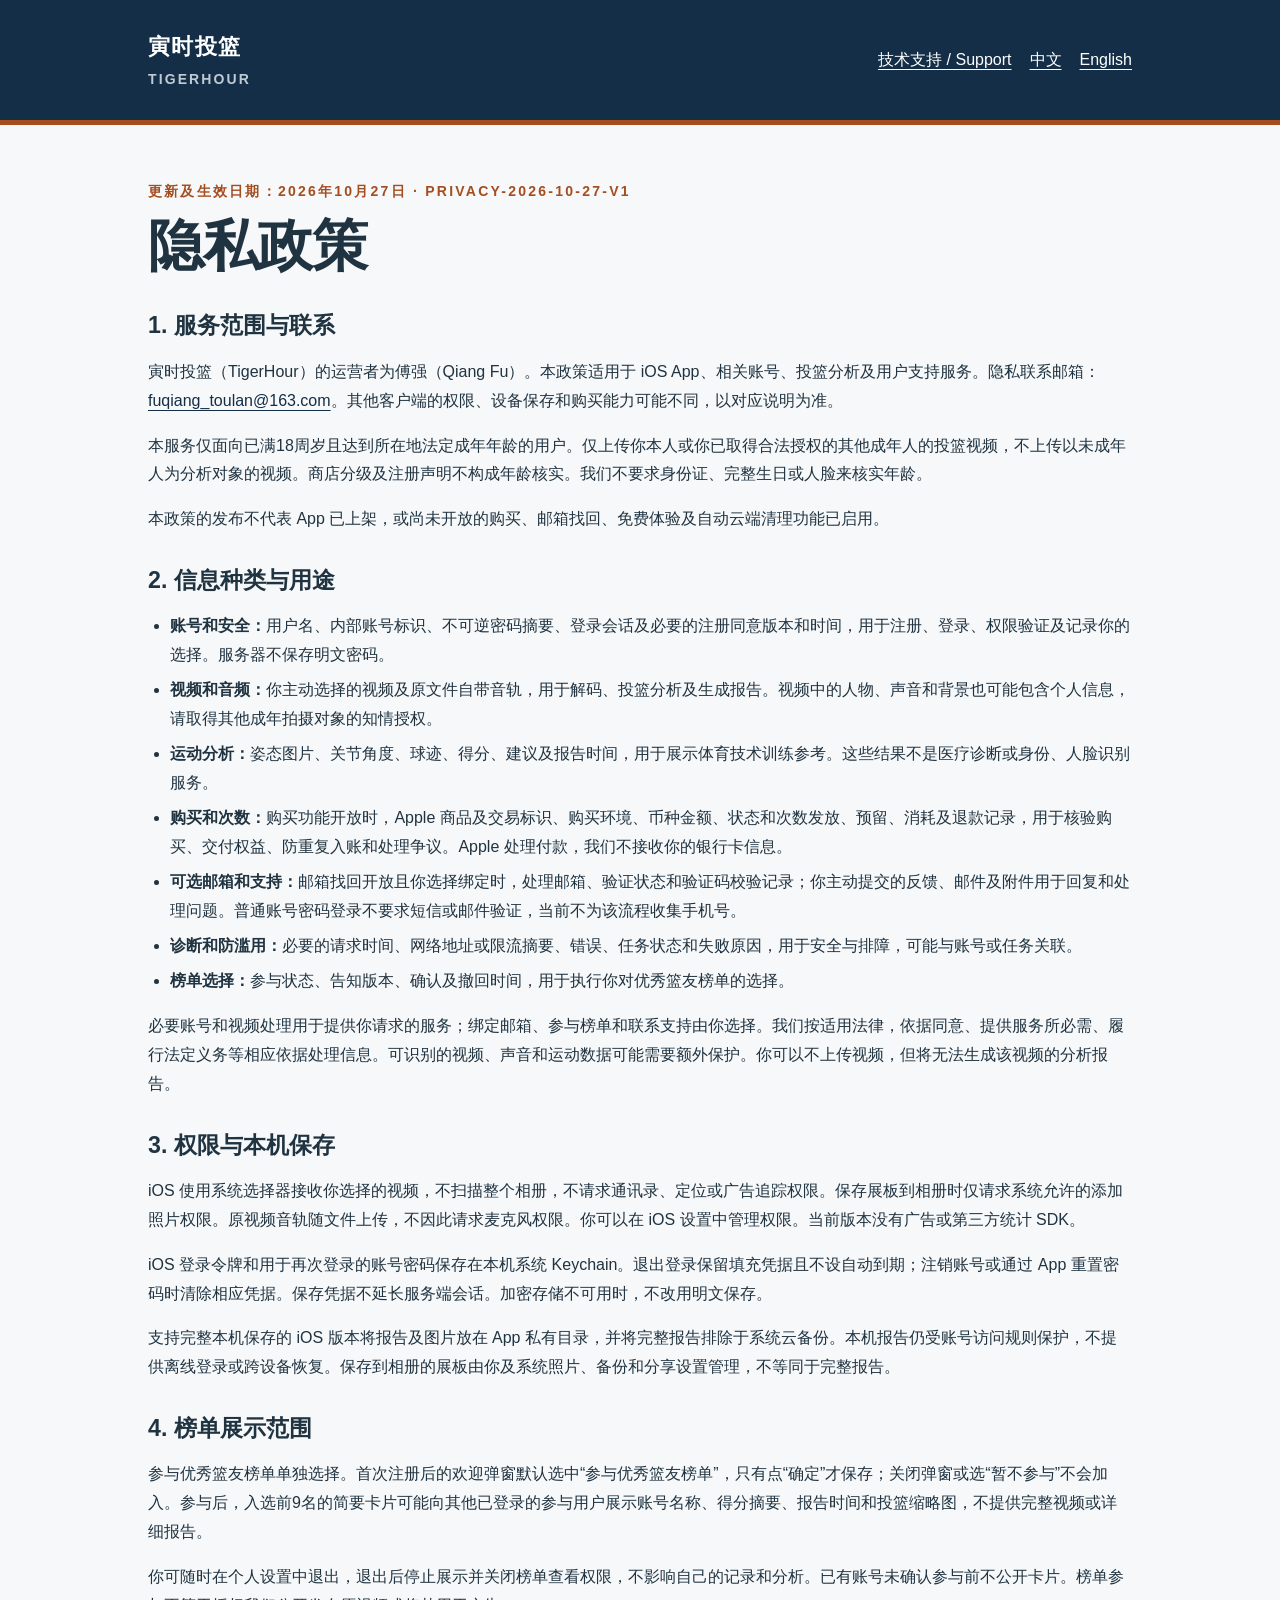
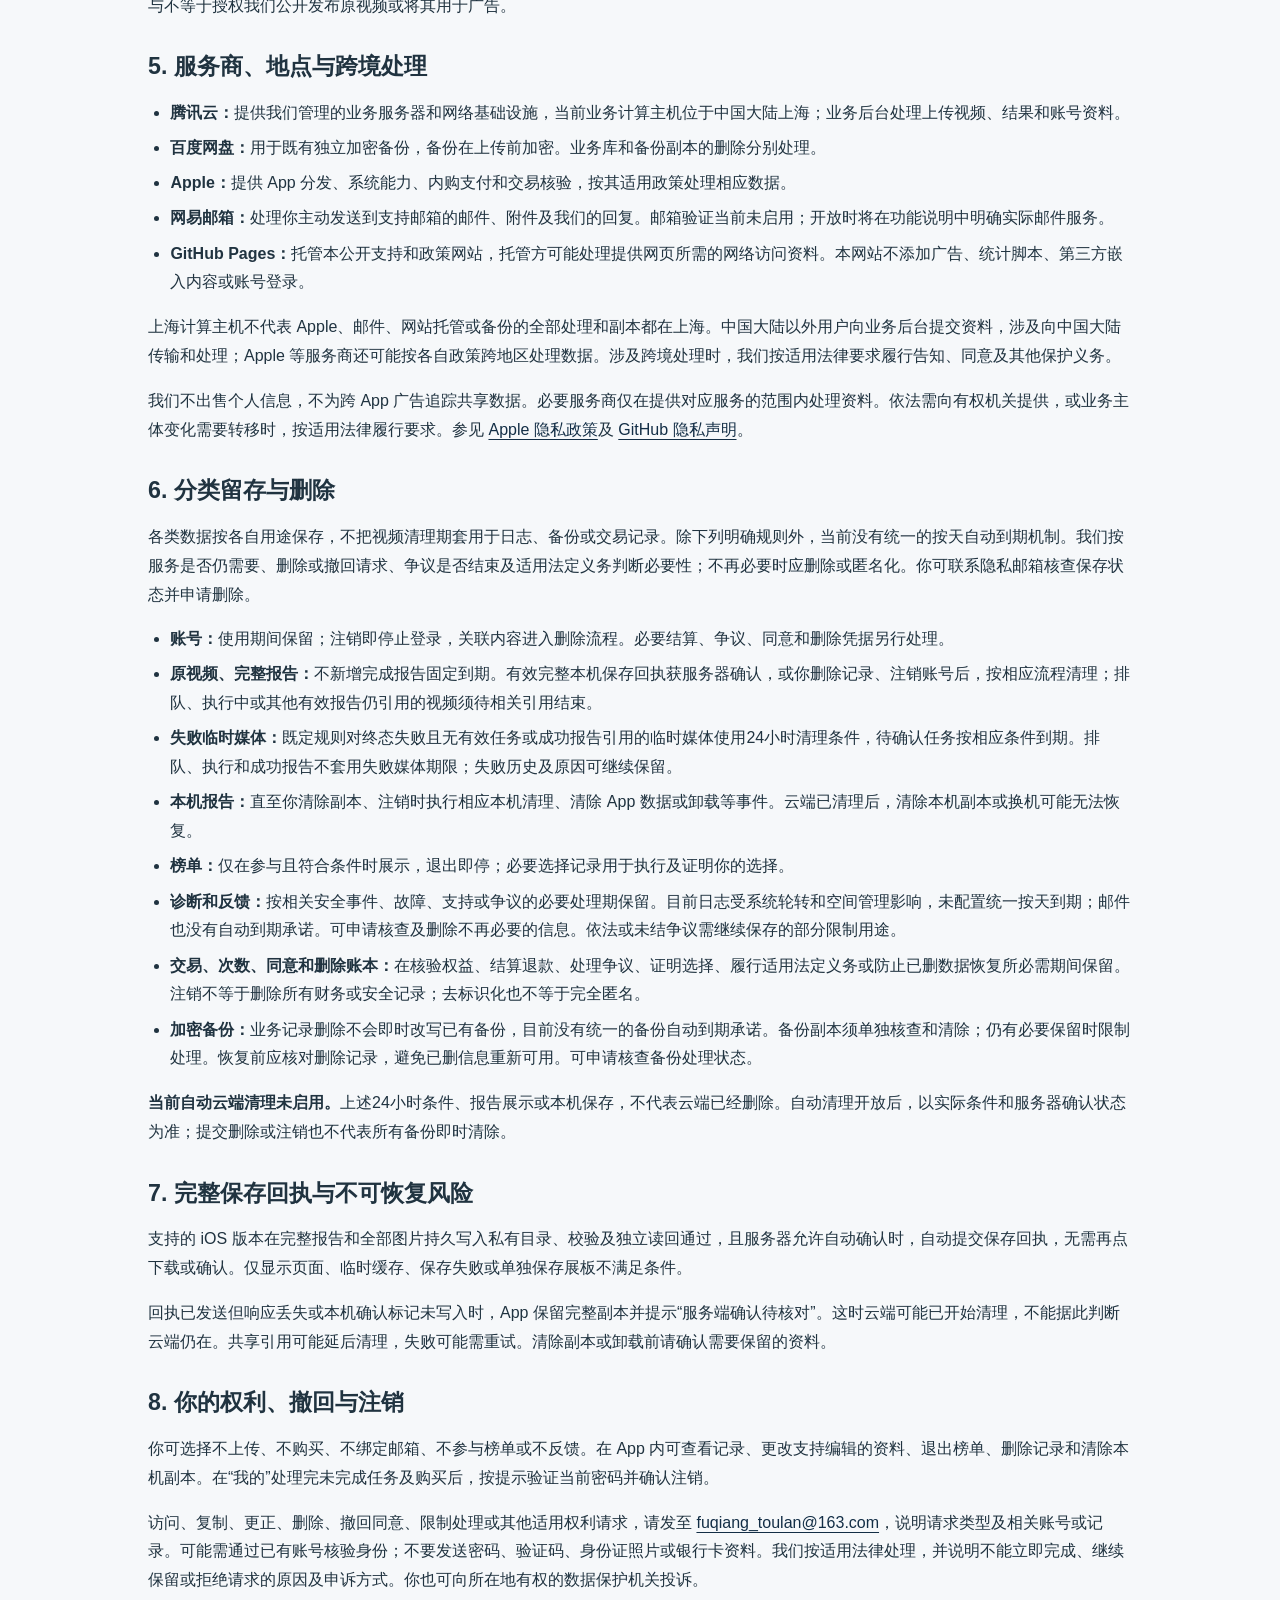
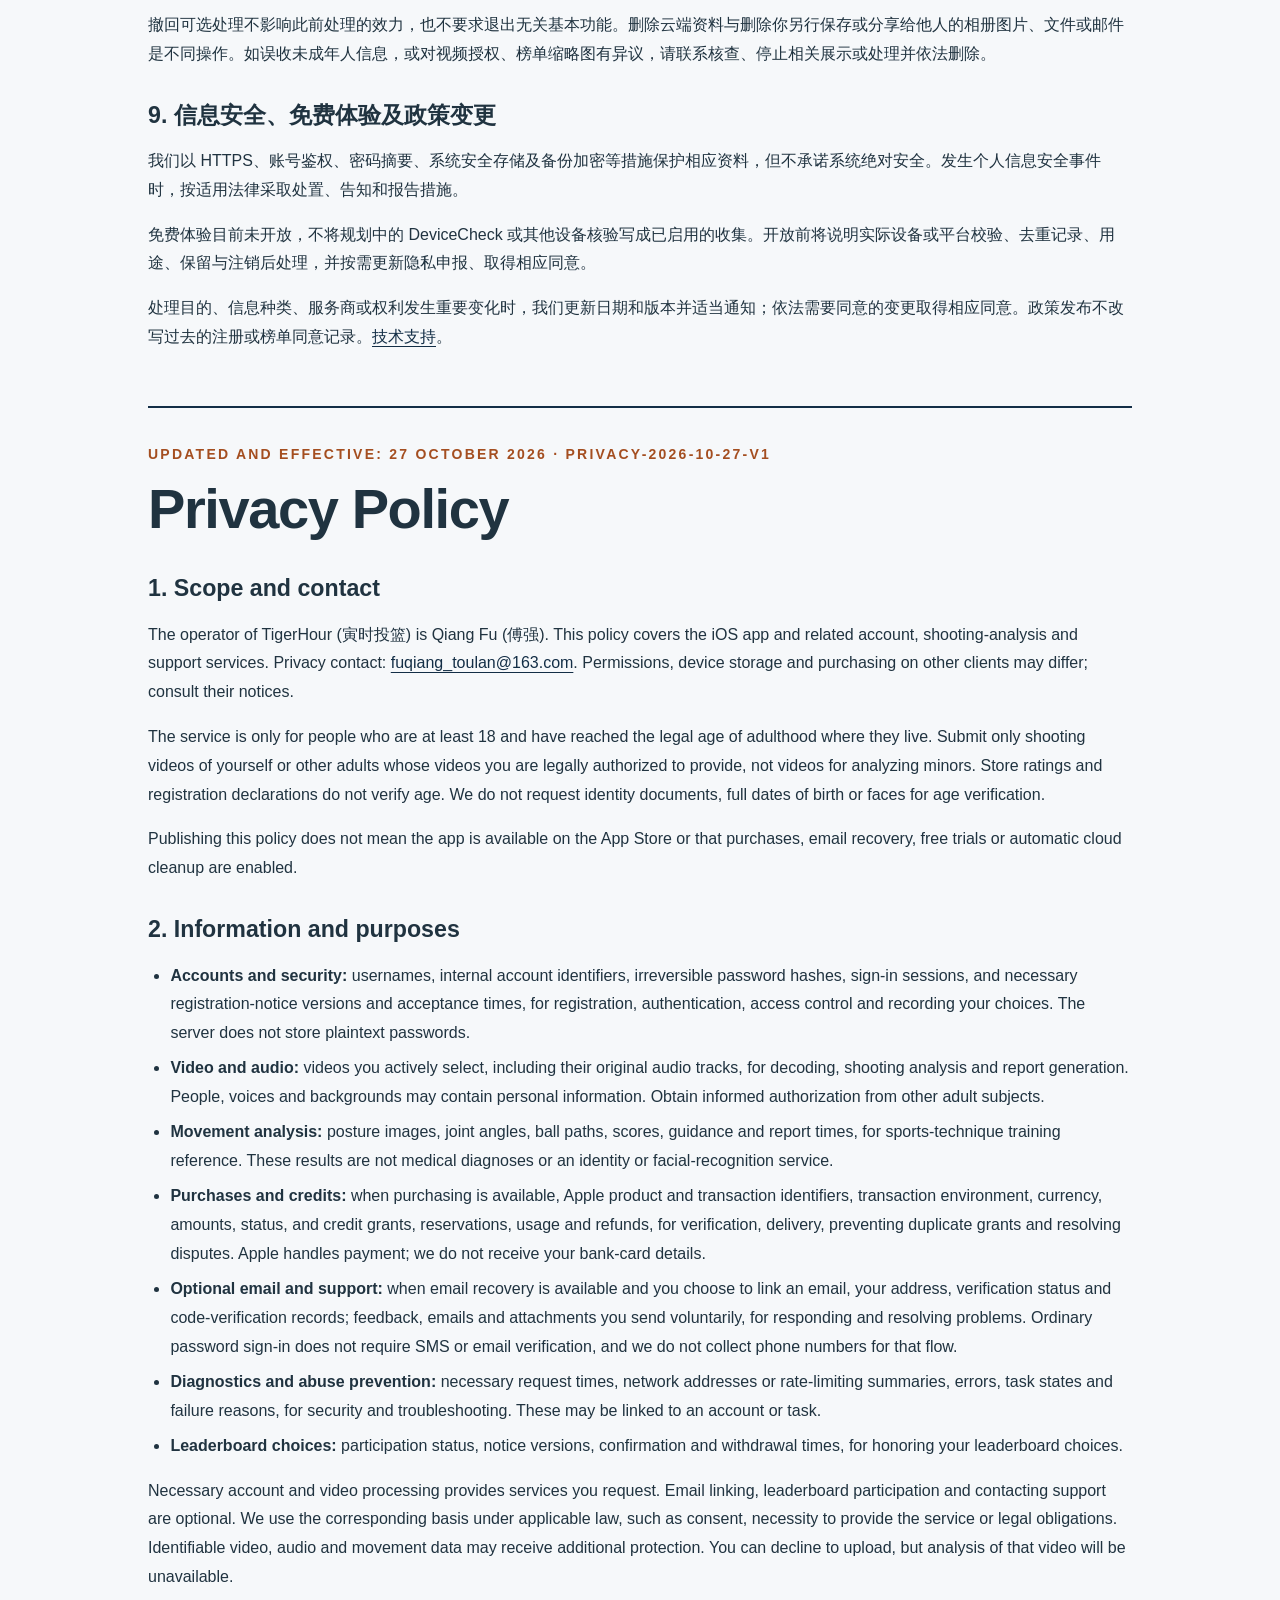
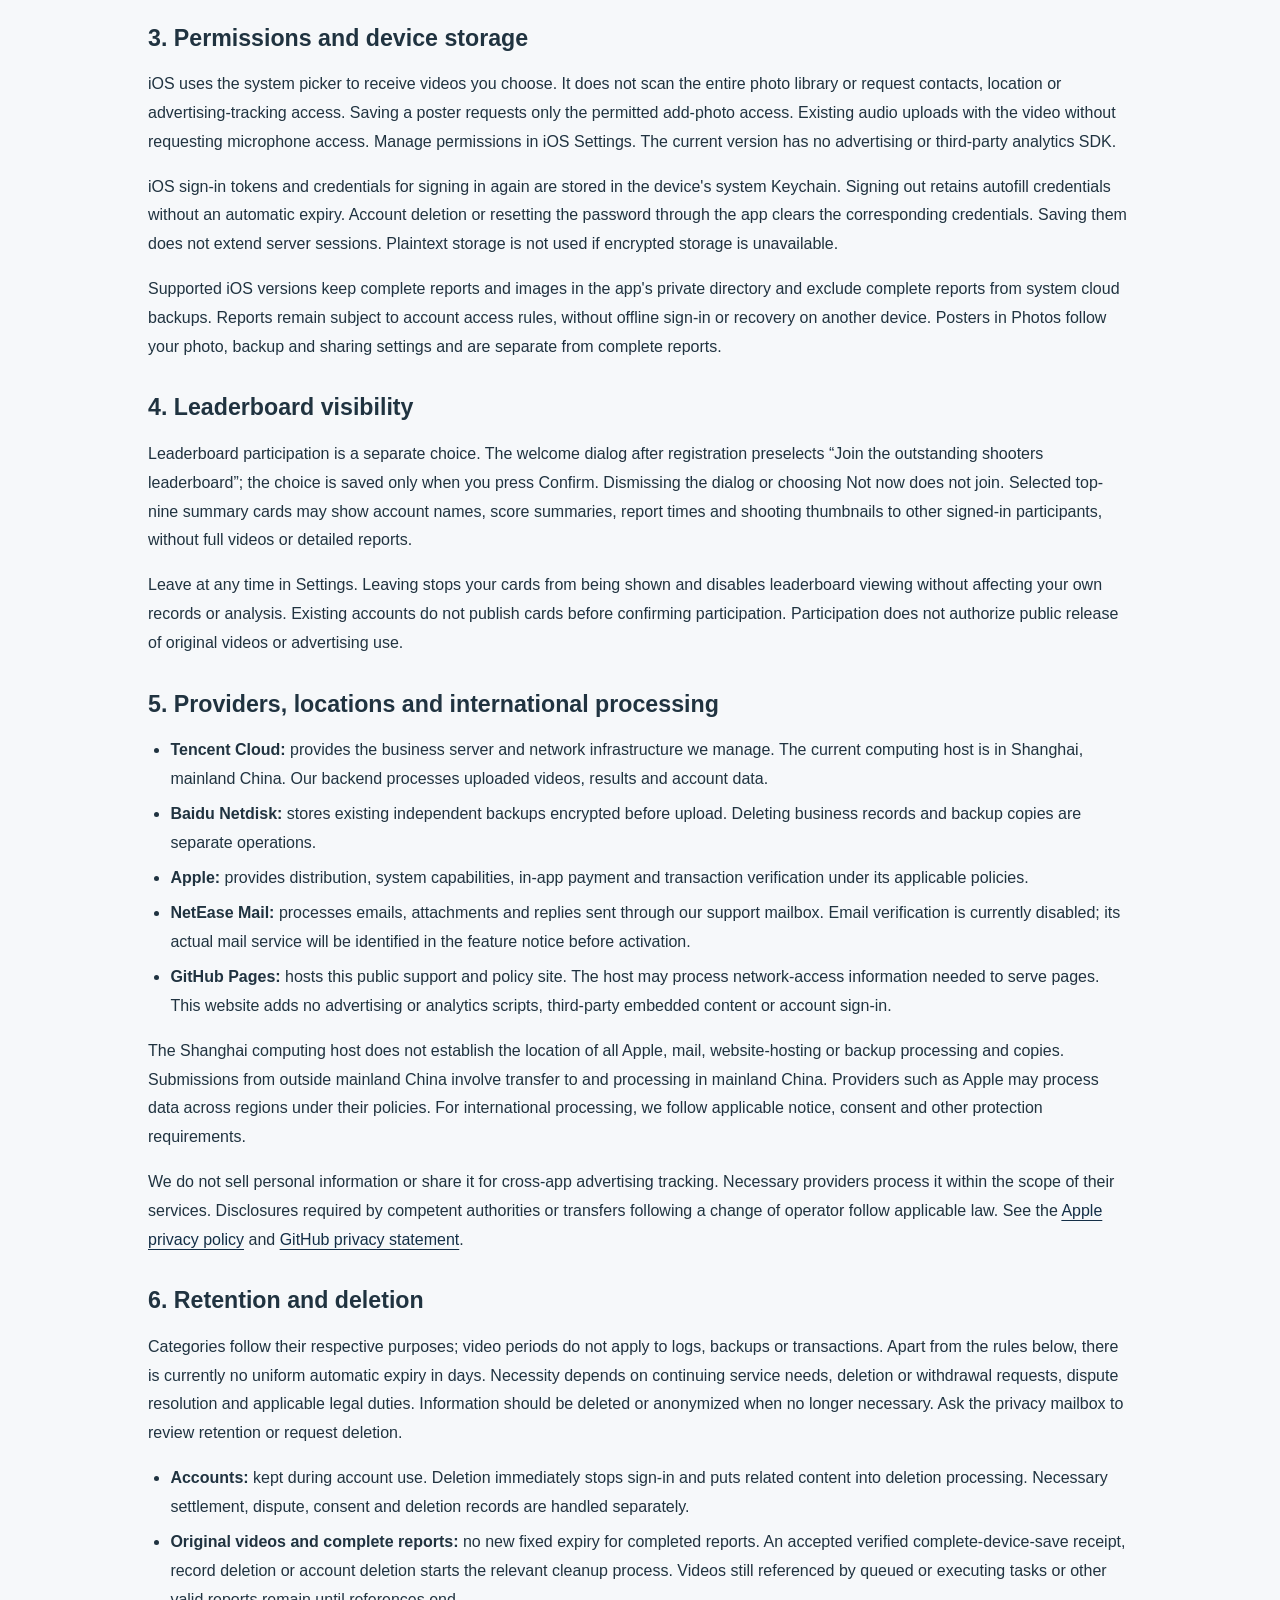
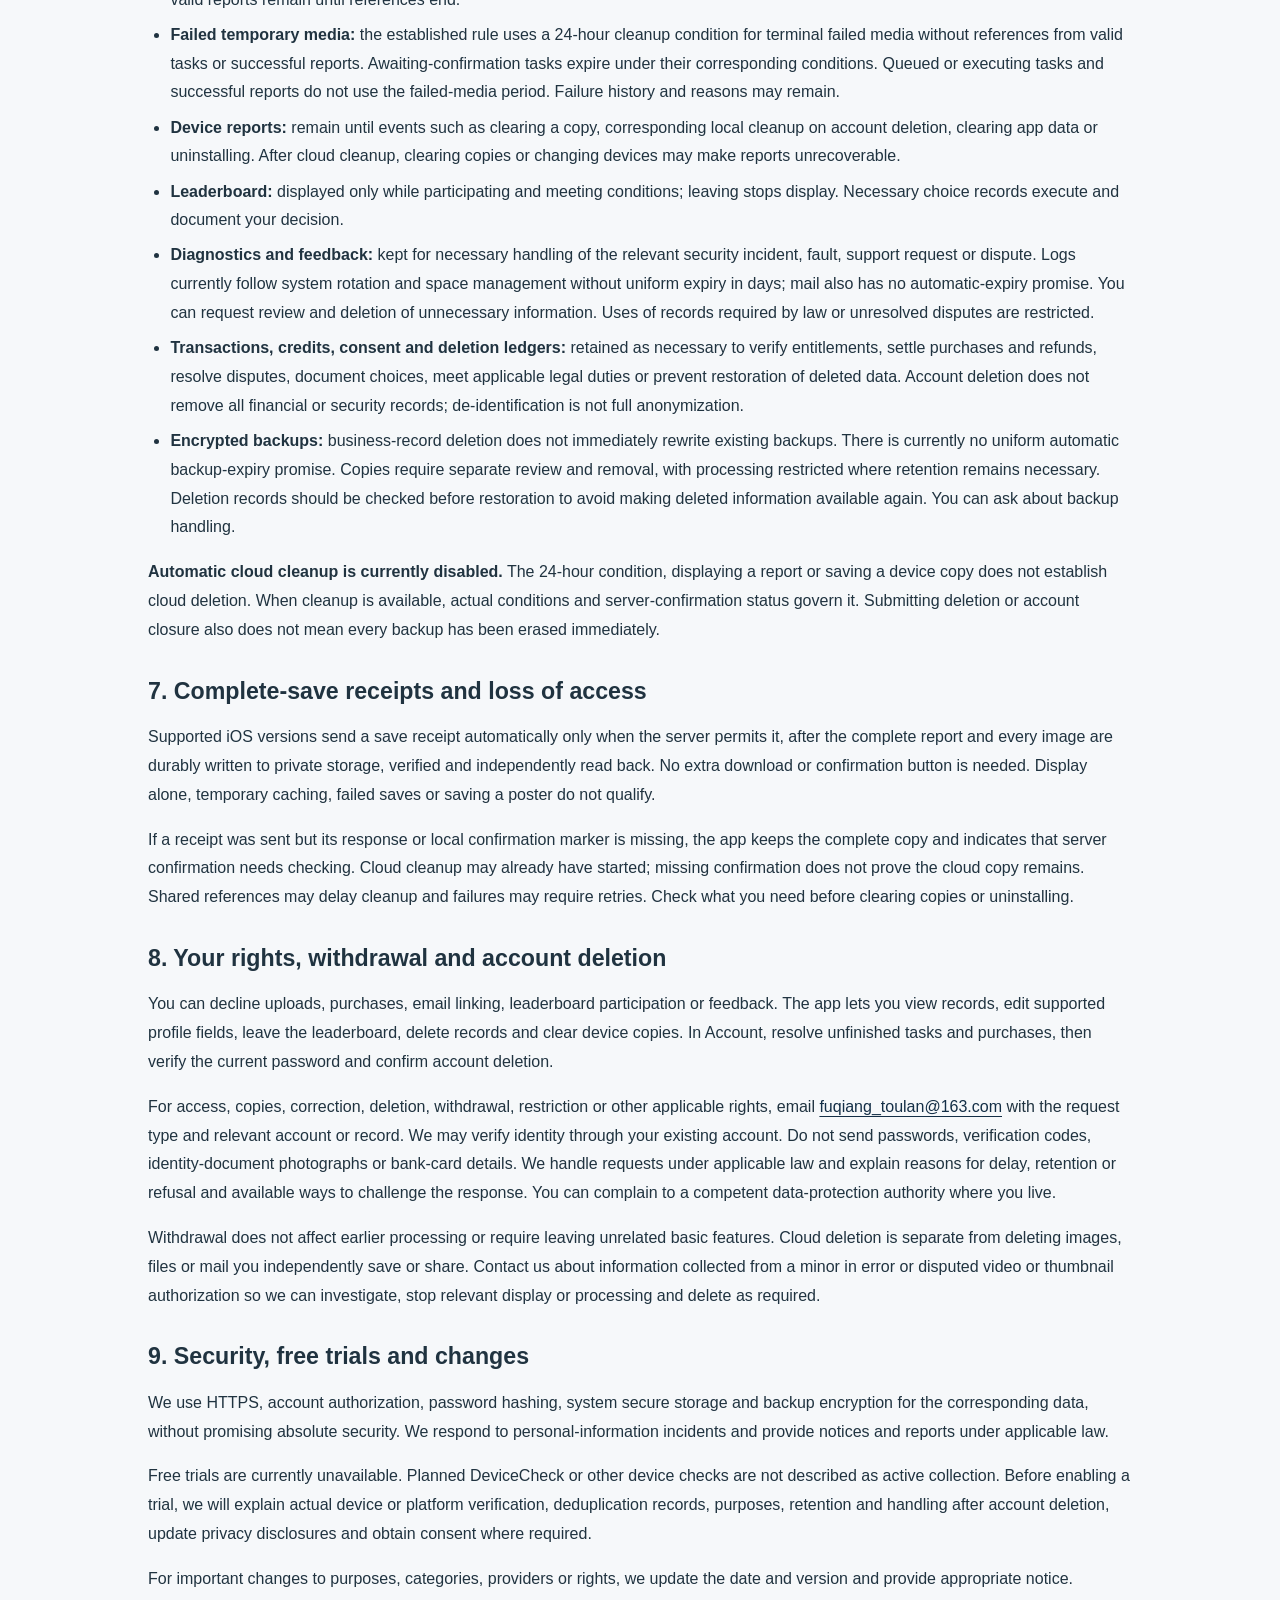
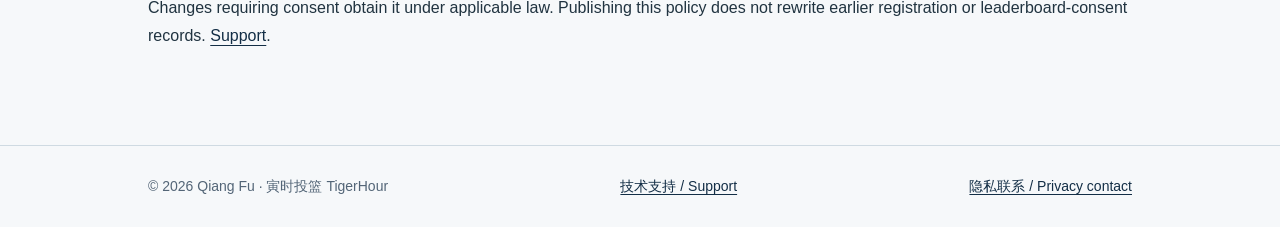
==== privacy.html @ a5eafa80 "docs: publish bilingual TigerHour privacy policy and support link" ====
<!doctype html>
<html lang="zh-CN"><head><meta charset="utf-8"><meta name="viewport" content="width=device-width,initial-scale=1"><meta name="description" content="寅时投篮 TigerHour 中英文隐私政策 / Privacy policy in Chinese and English"><title>寅时投篮 TigerHour · 隐私政策 / Privacy Policy</title><link rel="stylesheet" href="site.css"><link rel="icon" href="favicon.svg" type="image/svg+xml"></head><body>
<header><div class="wrap top"><div class="brand">寅时投篮<span class="wordmark">TIGERHOUR</span></div><nav aria-label="页面导航"><a href="support.html">技术支持 / Support</a><a href="#chinese" lang="zh-CN">中文</a><a href="#english" lang="en">English</a></nav></div></header>
<main class="policy">
<article id="chinese" lang="zh-CN" aria-labelledby="chinese-title"><div class="eyebrow">更新及生效日期：2026年10月27日 · privacy-2026-10-27-v1</div><h1 id="chinese-title">隐私政策</h1>
<section><h2>1. 服务范围与联系</h2>
<p>寅时投篮（TigerHour）的运营者为傅强（Qiang Fu）。本政策适用于 iOS App、相关账号、投篮分析及用户支持服务。隐私联系邮箱：<a href="mailto:fuqiang_toulan@163.com">fuqiang_toulan@163.com</a>。其他客户端的权限、设备保存和购买能力可能不同，以对应说明为准。</p>
<p>本服务仅面向已满18周岁且达到所在地法定成年年龄的用户。仅上传你本人或你已取得合法授权的其他成年人的投篮视频，不上传以未成年人为分析对象的视频。商店分级及注册声明不构成年龄核实。我们不要求身份证、完整生日或人脸来核实年龄。</p>
<p>本政策的发布不代表 App 已上架，或尚未开放的购买、邮箱找回、免费体验及自动云端清理功能已启用。</p>
</section>
<section><h2>2. 信息种类与用途</h2>
<ul><li><strong>账号和安全：</strong>用户名、内部账号标识、不可逆密码摘要、登录会话及必要的注册同意版本和时间，用于注册、登录、权限验证及记录你的选择。服务器不保存明文密码。</li><li><strong>视频和音频：</strong>你主动选择的视频及原文件自带音轨，用于解码、投篮分析及生成报告。视频中的人物、声音和背景也可能包含个人信息，请取得其他成年拍摄对象的知情授权。</li><li><strong>运动分析：</strong>姿态图片、关节角度、球迹、得分、建议及报告时间，用于展示体育技术训练参考。这些结果不是医疗诊断或身份、人脸识别服务。</li><li><strong>购买和次数：</strong>购买功能开放时，Apple 商品及交易标识、购买环境、币种金额、状态和次数发放、预留、消耗及退款记录，用于核验购买、交付权益、防重复入账和处理争议。Apple 处理付款，我们不接收你的银行卡信息。</li><li><strong>可选邮箱和支持：</strong>邮箱找回开放且你选择绑定时，处理邮箱、验证状态和验证码校验记录；你主动提交的反馈、邮件及附件用于回复和处理问题。普通账号密码登录不要求短信或邮件验证，当前不为该流程收集手机号。</li><li><strong>诊断和防滥用：</strong>必要的请求时间、网络地址或限流摘要、错误、任务状态和失败原因，用于安全与排障，可能与账号或任务关联。</li><li><strong>榜单选择：</strong>参与状态、告知版本、确认及撤回时间，用于执行你对优秀篮友榜单的选择。</li></ul>
<p>必要账号和视频处理用于提供你请求的服务；绑定邮箱、参与榜单和联系支持由你选择。我们按适用法律，依据同意、提供服务所必需、履行法定义务等相应依据处理信息。可识别的视频、声音和运动数据可能需要额外保护。你可以不上传视频，但将无法生成该视频的分析报告。</p>
</section>
<section><h2>3. 权限与本机保存</h2>
<p>iOS 使用系统选择器接收你选择的视频，不扫描整个相册，不请求通讯录、定位或广告追踪权限。保存展板到相册时仅请求系统允许的添加照片权限。原视频音轨随文件上传，不因此请求麦克风权限。你可以在 iOS 设置中管理权限。当前版本没有广告或第三方统计 SDK。</p>
<p>iOS 登录令牌和用于再次登录的账号密码保存在本机系统 Keychain。退出登录保留填充凭据且不设自动到期；注销账号或通过 App 重置密码时清除相应凭据。保存凭据不延长服务端会话。加密存储不可用时，不改用明文保存。</p>
<p>支持完整本机保存的 iOS 版本将报告及图片放在 App 私有目录，并将完整报告排除于系统云备份。本机报告仍受账号访问规则保护，不提供离线登录或跨设备恢复。保存到相册的展板由你及系统照片、备份和分享设置管理，不等同于完整报告。</p>
</section>
<section><h2>4. 榜单展示范围</h2>
<p>参与优秀篮友榜单单独选择。首次注册后的欢迎弹窗默认选中“参与优秀篮友榜单”，只有点“确定”才保存；关闭弹窗或选“暂不参与”不会加入。参与后，入选前9名的简要卡片可能向其他已登录的参与用户展示账号名称、得分摘要、报告时间和投篮缩略图，不提供完整视频或详细报告。</p>
<p>你可随时在个人设置中退出，退出后停止展示并关闭榜单查看权限，不影响自己的记录和分析。已有账号未确认参与前不公开卡片。榜单参与不等于授权我们公开发布原视频或将其用于广告。</p>
</section>
<section><h2>5. 服务商、地点与跨境处理</h2>
<ul><li><strong>腾讯云：</strong>提供我们管理的业务服务器和网络基础设施，当前业务计算主机位于中国大陆上海；业务后台处理上传视频、结果和账号资料。</li><li><strong>百度网盘：</strong>用于既有独立加密备份，备份在上传前加密。业务库和备份副本的删除分别处理。</li><li><strong>Apple：</strong>提供 App 分发、系统能力、内购支付和交易核验，按其适用政策处理相应数据。</li><li><strong>网易邮箱：</strong>处理你主动发送到支持邮箱的邮件、附件及我们的回复。邮箱验证当前未启用；开放时将在功能说明中明确实际邮件服务。</li><li><strong>GitHub Pages：</strong>托管本公开支持和政策网站，托管方可能处理提供网页所需的网络访问资料。本网站不添加广告、统计脚本、第三方嵌入内容或账号登录。</li></ul>
<p>上海计算主机不代表 Apple、邮件、网站托管或备份的全部处理和副本都在上海。中国大陆以外用户向业务后台提交资料，涉及向中国大陆传输和处理；Apple 等服务商还可能按各自政策跨地区处理数据。涉及跨境处理时，我们按适用法律要求履行告知、同意及其他保护义务。</p>
<p>我们不出售个人信息，不为跨 App 广告追踪共享数据。必要服务商仅在提供对应服务的范围内处理资料。依法需向有权机关提供，或业务主体变化需要转移时，按适用法律履行要求。参见 <a href="https://www.apple.com/legal/privacy/" rel="noopener noreferrer">Apple 隐私政策</a>及 <a href="https://docs.github.com/en/site-policy/privacy-policies/github-general-privacy-statement" rel="noopener noreferrer">GitHub 隐私声明</a>。</p>
</section>
<section><h2>6. 分类留存与删除</h2>
<p>各类数据按各自用途保存，不把视频清理期套用于日志、备份或交易记录。除下列明确规则外，当前没有统一的按天自动到期机制。我们按服务是否仍需要、删除或撤回请求、争议是否结束及适用法定义务判断必要性；不再必要时应删除或匿名化。你可联系隐私邮箱核查保存状态并申请删除。</p>
<ul><li><strong>账号：</strong>使用期间保留；注销即停止登录，关联内容进入删除流程。必要结算、争议、同意和删除凭据另行处理。</li><li><strong>原视频、完整报告：</strong>不新增完成报告固定到期。有效完整本机保存回执获服务器确认，或你删除记录、注销账号后，按相应流程清理；排队、执行中或其他有效报告仍引用的视频须待相关引用结束。</li><li><strong>失败临时媒体：</strong>既定规则对终态失败且无有效任务或成功报告引用的临时媒体使用24小时清理条件，待确认任务按相应条件到期。排队、执行和成功报告不套用失败媒体期限；失败历史及原因可继续保留。</li><li><strong>本机报告：</strong>直至你清除副本、注销时执行相应本机清理、清除 App 数据或卸载等事件。云端已清理后，清除本机副本或换机可能无法恢复。</li><li><strong>榜单：</strong>仅在参与且符合条件时展示，退出即停；必要选择记录用于执行及证明你的选择。</li><li><strong>诊断和反馈：</strong>按相关安全事件、故障、支持或争议的必要处理期保留。目前日志受系统轮转和空间管理影响，未配置统一按天到期；邮件也没有自动到期承诺。可申请核查及删除不再必要的信息。依法或未结争议需继续保存的部分限制用途。</li><li><strong>交易、次数、同意和删除账本：</strong>在核验权益、结算退款、处理争议、证明选择、履行适用法定义务或防止已删数据恢复所必需期间保留。注销不等于删除所有财务或安全记录；去标识化也不等于完全匿名。</li><li><strong>加密备份：</strong>业务记录删除不会即时改写已有备份，目前没有统一的备份自动到期承诺。备份副本须单独核查和清除；仍有必要保留时限制处理。恢复前应核对删除记录，避免已删信息重新可用。可申请核查备份处理状态。</li></ul>
<p><strong>当前自动云端清理未启用。</strong>上述24小时条件、报告展示或本机保存，不代表云端已经删除。自动清理开放后，以实际条件和服务器确认状态为准；提交删除或注销也不代表所有备份即时清除。</p>
</section>
<section><h2>7. 完整保存回执与不可恢复风险</h2>
<p>支持的 iOS 版本在完整报告和全部图片持久写入私有目录、校验及独立读回通过，且服务器允许自动确认时，自动提交保存回执，无需再点下载或确认。仅显示页面、临时缓存、保存失败或单独保存展板不满足条件。</p>
<p>回执已发送但响应丢失或本机确认标记未写入时，App 保留完整副本并提示“服务端确认待核对”。这时云端可能已开始清理，不能据此判断云端仍在。共享引用可能延后清理，失败可能需重试。清除副本或卸载前请确认需要保留的资料。</p>
</section>
<section><h2>8. 你的权利、撤回与注销</h2>
<p>你可选择不上传、不购买、不绑定邮箱、不参与榜单或不反馈。在 App 内可查看记录、更改支持编辑的资料、退出榜单、删除记录和清除本机副本。在“我的”处理完未完成任务及购买后，按提示验证当前密码并确认注销。</p>
<p>访问、复制、更正、删除、撤回同意、限制处理或其他适用权利请求，请发至 <a href="mailto:fuqiang_toulan@163.com">fuqiang_toulan@163.com</a>，说明请求类型及相关账号或记录。可能需通过已有账号核验身份；不要发送密码、验证码、身份证照片或银行卡资料。我们按适用法律处理，并说明不能立即完成、继续保留或拒绝请求的原因及申诉方式。你也可向所在地有权的数据保护机关投诉。</p>
<p>撤回可选处理不影响此前处理的效力，也不要求退出无关基本功能。删除云端资料与删除你另行保存或分享给他人的相册图片、文件或邮件是不同操作。如误收未成年人信息，或对视频授权、榜单缩略图有异议，请联系核查、停止相关展示或处理并依法删除。</p>
</section>
<section><h2>9. 信息安全、免费体验及政策变更</h2>
<p>我们以 HTTPS、账号鉴权、密码摘要、系统安全存储及备份加密等措施保护相应资料，但不承诺系统绝对安全。发生个人信息安全事件时，按适用法律采取处置、告知和报告措施。</p>
<p>免费体验目前未开放，不将规划中的 DeviceCheck 或其他设备核验写成已启用的收集。开放前将说明实际设备或平台校验、去重记录、用途、保留与注销后处理，并按需更新隐私申报、取得相应同意。</p>
<p>处理目的、信息种类、服务商或权利发生重要变化时，我们更新日期和版本并适当通知；依法需要同意的变更取得相应同意。政策发布不改写过去的注册或榜单同意记录。<a href="support.html">技术支持</a>。</p>
</section>
</article>
<article id="english" lang="en" class="english" aria-labelledby="english-title"><div class="eyebrow">Updated and effective: 27 October 2026 · privacy-2026-10-27-v1</div><h1 id="english-title">Privacy Policy</h1>
<section><h2>1. Scope and contact</h2>
<p>The operator of TigerHour (寅时投篮) is Qiang Fu (傅强). This policy covers the iOS app and related account, shooting-analysis and support services. Privacy contact: <a href="mailto:fuqiang_toulan@163.com">fuqiang_toulan@163.com</a>. Permissions, device storage and purchasing on other clients may differ; consult their notices.</p>
<p>The service is only for people who are at least 18 and have reached the legal age of adulthood where they live. Submit only shooting videos of yourself or other adults whose videos you are legally authorized to provide, not videos for analyzing minors. Store ratings and registration declarations do not verify age. We do not request identity documents, full dates of birth or faces for age verification.</p>
<p>Publishing this policy does not mean the app is available on the App Store or that purchases, email recovery, free trials or automatic cloud cleanup are enabled.</p>
</section>
<section><h2>2. Information and purposes</h2>
<ul><li><strong>Accounts and security:</strong> usernames, internal account identifiers, irreversible password hashes, sign-in sessions, and necessary registration-notice versions and acceptance times, for registration, authentication, access control and recording your choices. The server does not store plaintext passwords.</li><li><strong>Video and audio:</strong> videos you actively select, including their original audio tracks, for decoding, shooting analysis and report generation. People, voices and backgrounds may contain personal information. Obtain informed authorization from other adult subjects.</li><li><strong>Movement analysis:</strong> posture images, joint angles, ball paths, scores, guidance and report times, for sports-technique training reference. These results are not medical diagnoses or an identity or facial-recognition service.</li><li><strong>Purchases and credits:</strong> when purchasing is available, Apple product and transaction identifiers, transaction environment, currency, amounts, status, and credit grants, reservations, usage and refunds, for verification, delivery, preventing duplicate grants and resolving disputes. Apple handles payment; we do not receive your bank-card details.</li><li><strong>Optional email and support:</strong> when email recovery is available and you choose to link an email, your address, verification status and code-verification records; feedback, emails and attachments you send voluntarily, for responding and resolving problems. Ordinary password sign-in does not require SMS or email verification, and we do not collect phone numbers for that flow.</li><li><strong>Diagnostics and abuse prevention:</strong> necessary request times, network addresses or rate-limiting summaries, errors, task states and failure reasons, for security and troubleshooting. These may be linked to an account or task.</li><li><strong>Leaderboard choices:</strong> participation status, notice versions, confirmation and withdrawal times, for honoring your leaderboard choices.</li></ul>
<p>Necessary account and video processing provides services you request. Email linking, leaderboard participation and contacting support are optional. We use the corresponding basis under applicable law, such as consent, necessity to provide the service or legal obligations. Identifiable video, audio and movement data may receive additional protection. You can decline to upload, but analysis of that video will be unavailable.</p>
</section>
<section><h2>3. Permissions and device storage</h2>
<p>iOS uses the system picker to receive videos you choose. It does not scan the entire photo library or request contacts, location or advertising-tracking access. Saving a poster requests only the permitted add-photo access. Existing audio uploads with the video without requesting microphone access. Manage permissions in iOS Settings. The current version has no advertising or third-party analytics SDK.</p>
<p>iOS sign-in tokens and credentials for signing in again are stored in the device's system Keychain. Signing out retains autofill credentials without an automatic expiry. Account deletion or resetting the password through the app clears the corresponding credentials. Saving them does not extend server sessions. Plaintext storage is not used if encrypted storage is unavailable.</p>
<p>Supported iOS versions keep complete reports and images in the app's private directory and exclude complete reports from system cloud backups. Reports remain subject to account access rules, without offline sign-in or recovery on another device. Posters in Photos follow your photo, backup and sharing settings and are separate from complete reports.</p>
</section>
<section><h2>4. Leaderboard visibility</h2>
<p>Leaderboard participation is a separate choice. The welcome dialog after registration preselects “Join the outstanding shooters leaderboard”; the choice is saved only when you press Confirm. Dismissing the dialog or choosing Not now does not join. Selected top-nine summary cards may show account names, score summaries, report times and shooting thumbnails to other signed-in participants, without full videos or detailed reports.</p>
<p>Leave at any time in Settings. Leaving stops your cards from being shown and disables leaderboard viewing without affecting your own records or analysis. Existing accounts do not publish cards before confirming participation. Participation does not authorize public release of original videos or advertising use.</p>
</section>
<section><h2>5. Providers, locations and international processing</h2>
<ul><li><strong>Tencent Cloud:</strong> provides the business server and network infrastructure we manage. The current computing host is in Shanghai, mainland China. Our backend processes uploaded videos, results and account data.</li><li><strong>Baidu Netdisk:</strong> stores existing independent backups encrypted before upload. Deleting business records and backup copies are separate operations.</li><li><strong>Apple:</strong> provides distribution, system capabilities, in-app payment and transaction verification under its applicable policies.</li><li><strong>NetEase Mail:</strong> processes emails, attachments and replies sent through our support mailbox. Email verification is currently disabled; its actual mail service will be identified in the feature notice before activation.</li><li><strong>GitHub Pages:</strong> hosts this public support and policy site. The host may process network-access information needed to serve pages. This website adds no advertising or analytics scripts, third-party embedded content or account sign-in.</li></ul>
<p>The Shanghai computing host does not establish the location of all Apple, mail, website-hosting or backup processing and copies. Submissions from outside mainland China involve transfer to and processing in mainland China. Providers such as Apple may process data across regions under their policies. For international processing, we follow applicable notice, consent and other protection requirements.</p>
<p>We do not sell personal information or share it for cross-app advertising tracking. Necessary providers process it within the scope of their services. Disclosures required by competent authorities or transfers following a change of operator follow applicable law. See the <a href="https://www.apple.com/legal/privacy/" rel="noopener noreferrer">Apple privacy policy</a> and <a href="https://docs.github.com/en/site-policy/privacy-policies/github-general-privacy-statement" rel="noopener noreferrer">GitHub privacy statement</a>.</p>
</section>
<section><h2>6. Retention and deletion</h2>
<p>Categories follow their respective purposes; video periods do not apply to logs, backups or transactions. Apart from the rules below, there is currently no uniform automatic expiry in days. Necessity depends on continuing service needs, deletion or withdrawal requests, dispute resolution and applicable legal duties. Information should be deleted or anonymized when no longer necessary. Ask the privacy mailbox to review retention or request deletion.</p>
<ul><li><strong>Accounts:</strong> kept during account use. Deletion immediately stops sign-in and puts related content into deletion processing. Necessary settlement, dispute, consent and deletion records are handled separately.</li><li><strong>Original videos and complete reports:</strong> no new fixed expiry for completed reports. An accepted verified complete-device-save receipt, record deletion or account deletion starts the relevant cleanup process. Videos still referenced by queued or executing tasks or other valid reports remain until references end.</li><li><strong>Failed temporary media:</strong> the established rule uses a 24-hour cleanup condition for terminal failed media without references from valid tasks or successful reports. Awaiting-confirmation tasks expire under their corresponding conditions. Queued or executing tasks and successful reports do not use the failed-media period. Failure history and reasons may remain.</li><li><strong>Device reports:</strong> remain until events such as clearing a copy, corresponding local cleanup on account deletion, clearing app data or uninstalling. After cloud cleanup, clearing copies or changing devices may make reports unrecoverable.</li><li><strong>Leaderboard:</strong> displayed only while participating and meeting conditions; leaving stops display. Necessary choice records execute and document your decision.</li><li><strong>Diagnostics and feedback:</strong> kept for necessary handling of the relevant security incident, fault, support request or dispute. Logs currently follow system rotation and space management without uniform expiry in days; mail also has no automatic-expiry promise. You can request review and deletion of unnecessary information. Uses of records required by law or unresolved disputes are restricted.</li><li><strong>Transactions, credits, consent and deletion ledgers:</strong> retained as necessary to verify entitlements, settle purchases and refunds, resolve disputes, document choices, meet applicable legal duties or prevent restoration of deleted data. Account deletion does not remove all financial or security records; de-identification is not full anonymization.</li><li><strong>Encrypted backups:</strong> business-record deletion does not immediately rewrite existing backups. There is currently no uniform automatic backup-expiry promise. Copies require separate review and removal, with processing restricted where retention remains necessary. Deletion records should be checked before restoration to avoid making deleted information available again. You can ask about backup handling.</li></ul>
<p><strong>Automatic cloud cleanup is currently disabled.</strong> The 24-hour condition, displaying a report or saving a device copy does not establish cloud deletion. When cleanup is available, actual conditions and server-confirmation status govern it. Submitting deletion or account closure also does not mean every backup has been erased immediately.</p>
</section>
<section><h2>7. Complete-save receipts and loss of access</h2>
<p>Supported iOS versions send a save receipt automatically only when the server permits it, after the complete report and every image are durably written to private storage, verified and independently read back. No extra download or confirmation button is needed. Display alone, temporary caching, failed saves or saving a poster do not qualify.</p>
<p>If a receipt was sent but its response or local confirmation marker is missing, the app keeps the complete copy and indicates that server confirmation needs checking. Cloud cleanup may already have started; missing confirmation does not prove the cloud copy remains. Shared references may delay cleanup and failures may require retries. Check what you need before clearing copies or uninstalling.</p>
</section>
<section><h2>8. Your rights, withdrawal and account deletion</h2>
<p>You can decline uploads, purchases, email linking, leaderboard participation or feedback. The app lets you view records, edit supported profile fields, leave the leaderboard, delete records and clear device copies. In Account, resolve unfinished tasks and purchases, then verify the current password and confirm account deletion.</p>
<p>For access, copies, correction, deletion, withdrawal, restriction or other applicable rights, email <a href="mailto:fuqiang_toulan@163.com">fuqiang_toulan@163.com</a> with the request type and relevant account or record. We may verify identity through your existing account. Do not send passwords, verification codes, identity-document photographs or bank-card details. We handle requests under applicable law and explain reasons for delay, retention or refusal and available ways to challenge the response. You can complain to a competent data-protection authority where you live.</p>
<p>Withdrawal does not affect earlier processing or require leaving unrelated basic features. Cloud deletion is separate from deleting images, files or mail you independently save or share. Contact us about information collected from a minor in error or disputed video or thumbnail authorization so we can investigate, stop relevant display or processing and delete as required.</p>
</section>
<section><h2>9. Security, free trials and changes</h2>
<p>We use HTTPS, account authorization, password hashing, system secure storage and backup encryption for the corresponding data, without promising absolute security. We respond to personal-information incidents and provide notices and reports under applicable law.</p>
<p>Free trials are currently unavailable. Planned DeviceCheck or other device checks are not described as active collection. Before enabling a trial, we will explain actual device or platform verification, deduplication records, purposes, retention and handling after account deletion, update privacy disclosures and obtain consent where required.</p>
<p>For important changes to purposes, categories, providers or rights, we update the date and version and provide appropriate notice. Changes requiring consent obtain it under applicable law. Publishing this policy does not rewrite earlier registration or leaderboard-consent records. <a href="support.html#english">Support</a>.</p>
</section>
</article>
</main><footer><div class="wrap"><span>© 2026 Qiang Fu · 寅时投篮 TigerHour</span><a href="support.html">技术支持 / Support</a><a href="mailto:fuqiang_toulan@163.com">隐私联系 / Privacy contact</a></div></footer></body></html>
---- site.css ----
:root{color-scheme:light;--ink:#203340;--muted:#536577;--navy:#132e46;--line:#cfdae2;--paper:#f6f8fa;--accent:#a44e20}
*{box-sizing:border-box}html{scroll-behavior:smooth}body{margin:0;background:var(--paper);color:var(--ink);font-family:"Avenir Next","PingFang SC","Microsoft YaHei",sans-serif;font-size:1rem;line-height:1.8}a{color:var(--navy);text-underline-offset:.23em;overflow-wrap:anywhere}a:hover{color:var(--accent)}a:focus-visible,summary:focus-visible{outline:3px solid var(--accent);outline-offset:5px}header{background:var(--navy);color:#fff;border-bottom:5px solid var(--accent)}.wrap{max-width:1040px;margin:auto;padding:28px}.top{display:flex;justify-content:space-between;gap:24px;align-items:center}.brand{font-weight:700;font-size:1.35rem;letter-spacing:.06em}.wordmark{display:block;font-size:.875rem;letter-spacing:.15em;color:#becbd5}.top nav{display:flex;gap:18px;flex-wrap:wrap}.top a{color:#fff}main{max-width:1040px;margin:auto;padding:54px 28px 64px}.lead{max-width:740px;margin-bottom:38px}h1{font-size:clamp(2rem,6vw,3.5rem);line-height:1.2;letter-spacing:-.025em;margin:8px 0 20px}h2{font-size:1.45rem;line-height:1.4;margin:0 0 16px}.eyebrow{font-size:.875rem;text-transform:uppercase;letter-spacing:.16em;color:var(--accent);font-weight:700}.muted{color:var(--muted)}.contact{background:#fff;border:1px solid var(--line);border-left:5px solid var(--accent);padding:25px 28px;margin-bottom:38px}.contact p{margin:8px 0}.email{font-size:clamp(1.15rem,3.5vw,1.75rem);font-weight:650}.questions{border-top:1px solid var(--line)}details{border-bottom:1px solid var(--line);padding:18px 0}summary{cursor:pointer;font-weight:650;font-size:1.075rem;padding:6px 0}details p{max-width:800px;margin:12px 0 8px}.english{margin-top:54px;padding-top:34px;border-top:2px solid var(--navy)}.policy section{margin:30px 0}.notice{padding:18px 22px;background:#fff;border-left:4px solid var(--accent)}footer{border-top:1px solid var(--line);color:var(--muted);font-size:.875rem}footer .wrap{display:flex;justify-content:space-between;gap:20px;flex-wrap:wrap}ul,ol{padding-left:1.4em}li{margin:.4em 0}@media(max-width:600px){.wrap{padding:22px}.top{align-items:flex-start;flex-direction:column;gap:12px}main{padding:32px 22px 45px}.contact{padding:20px}.lead{margin-bottom:25px}}@media(prefers-reduced-motion:reduce){html{scroll-behavior:auto}}
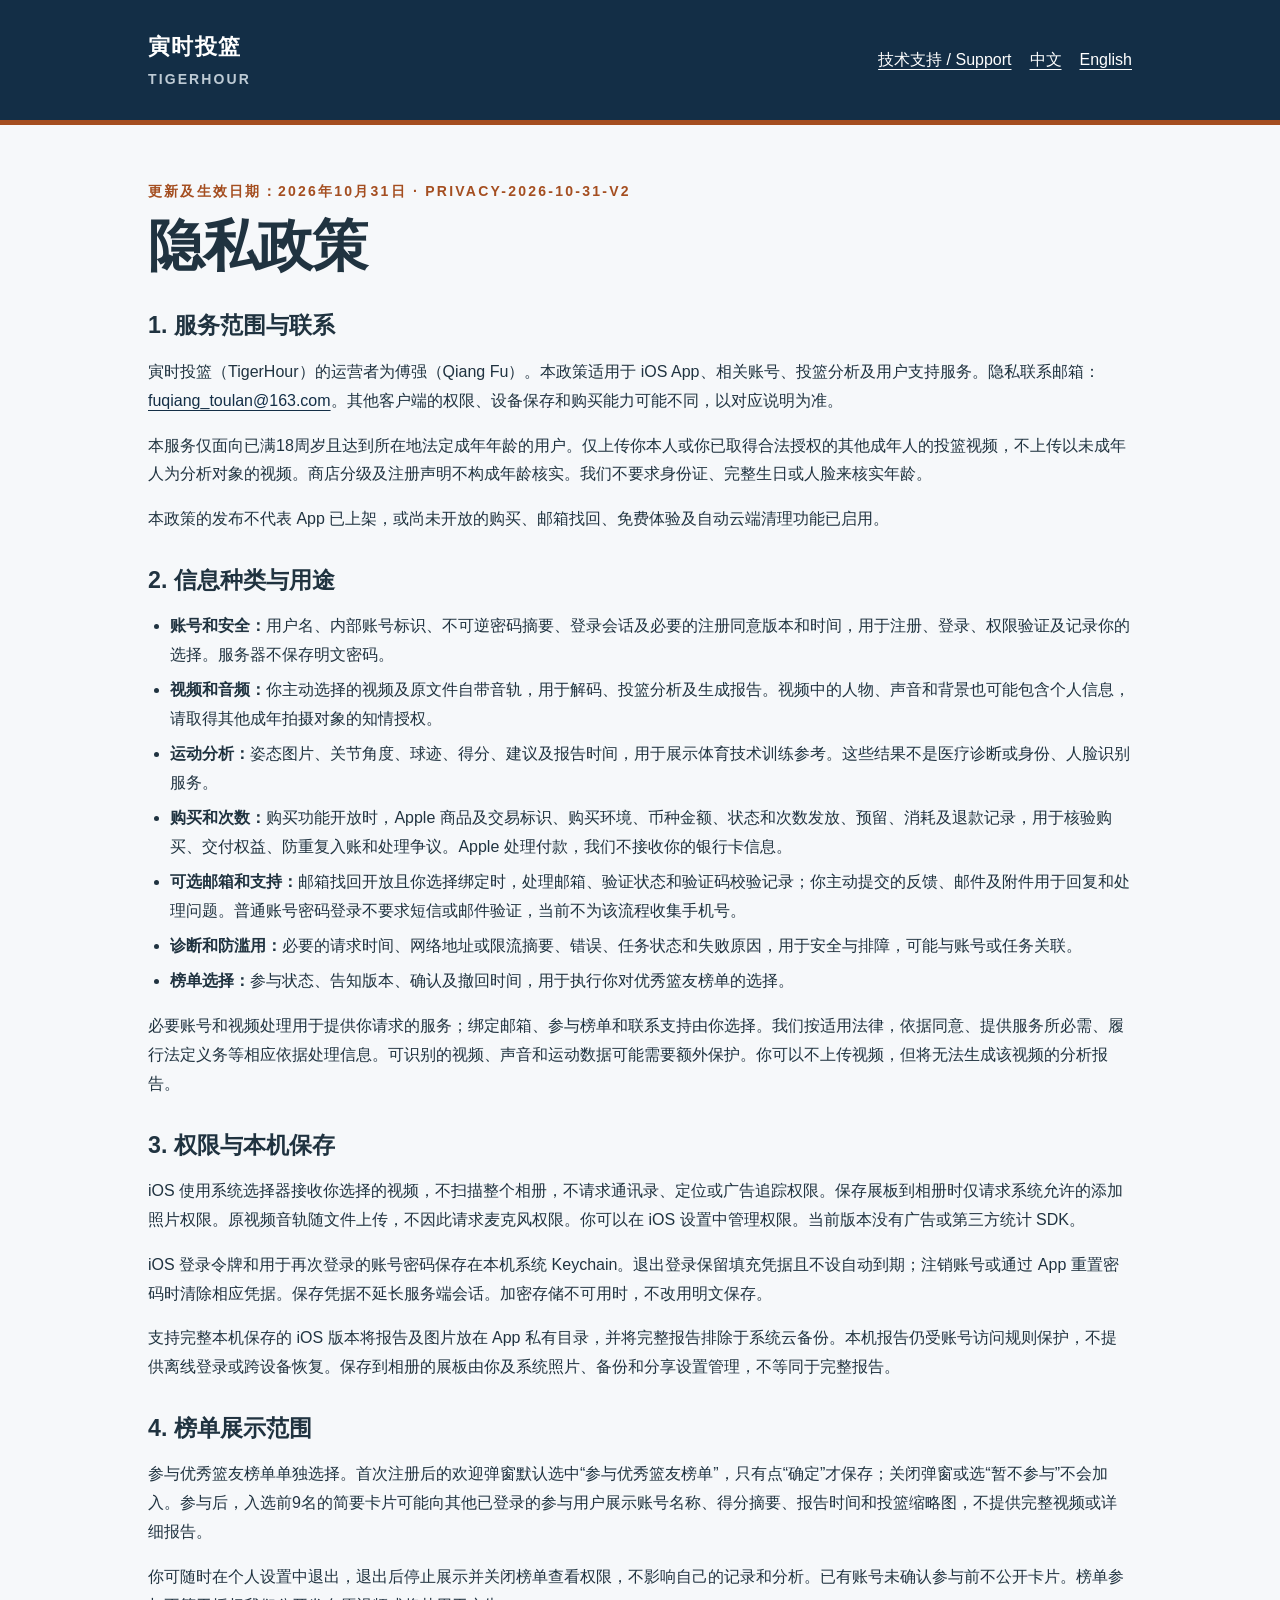
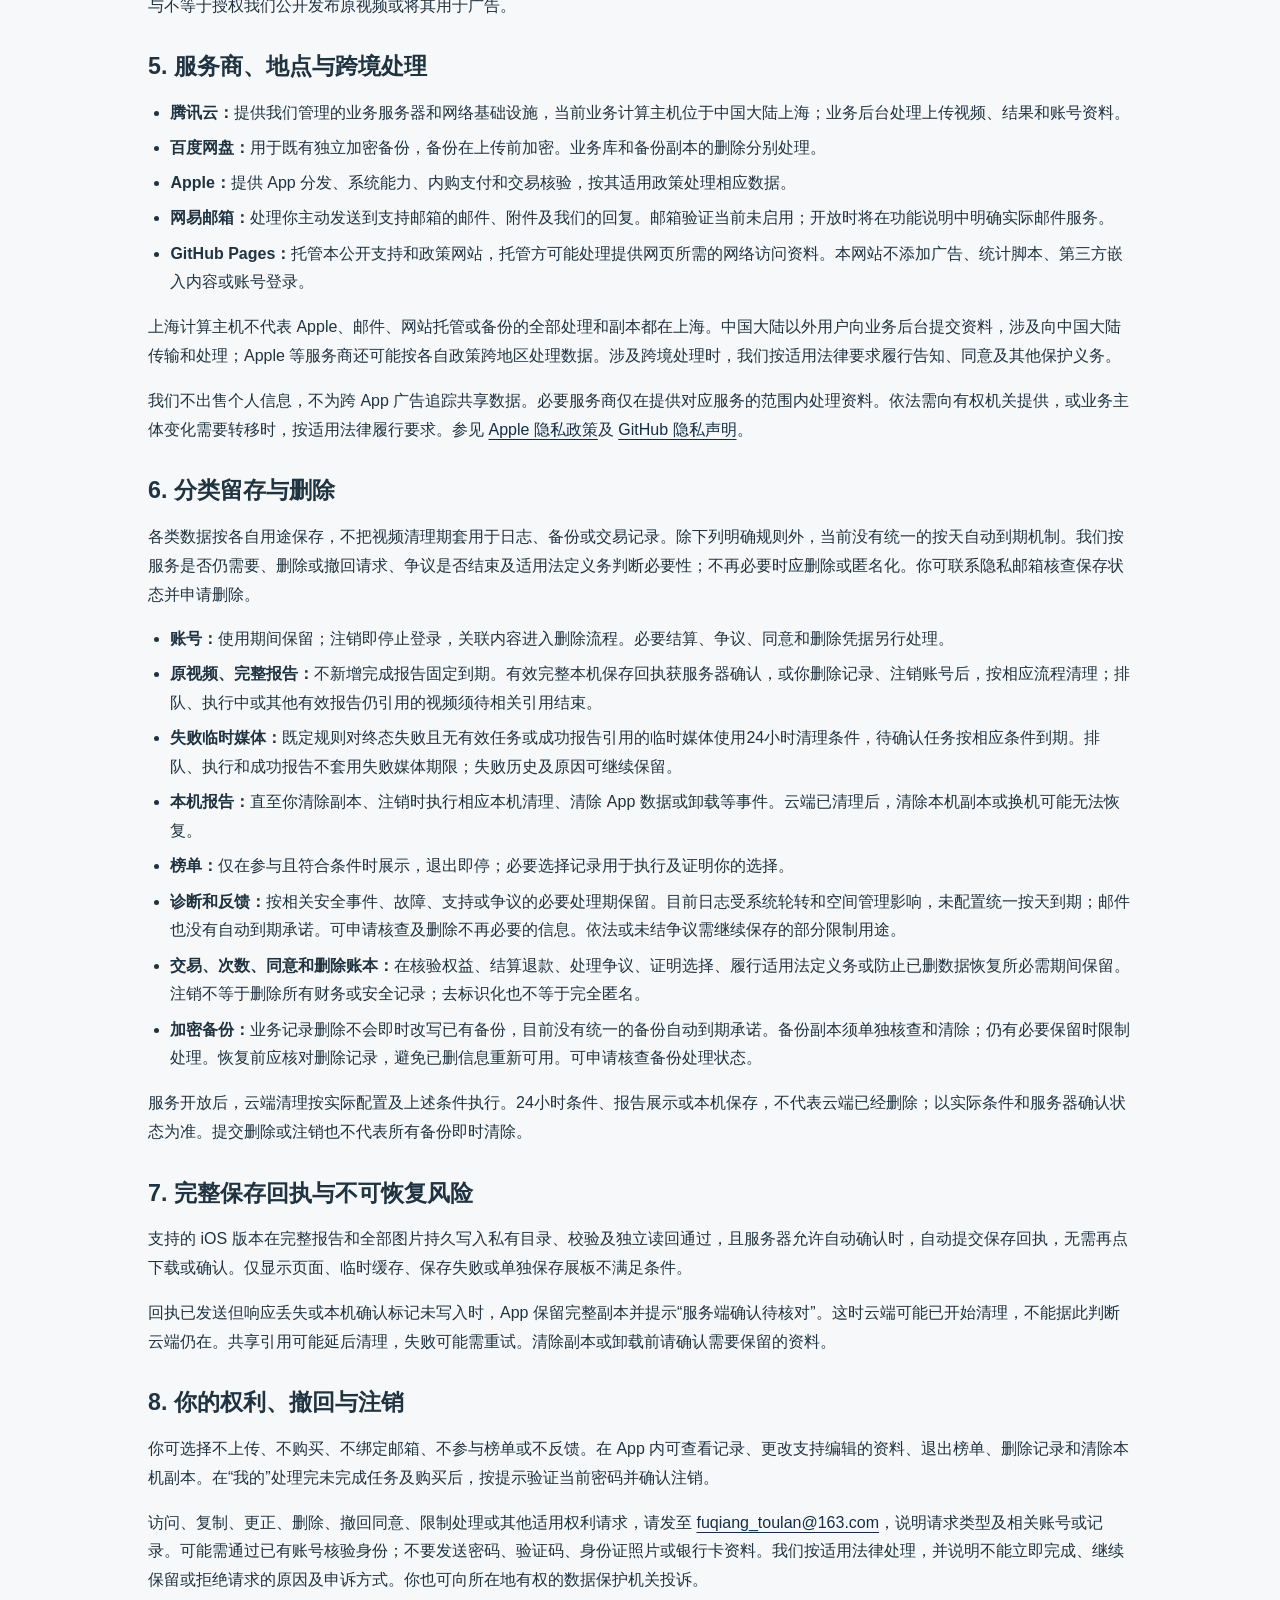
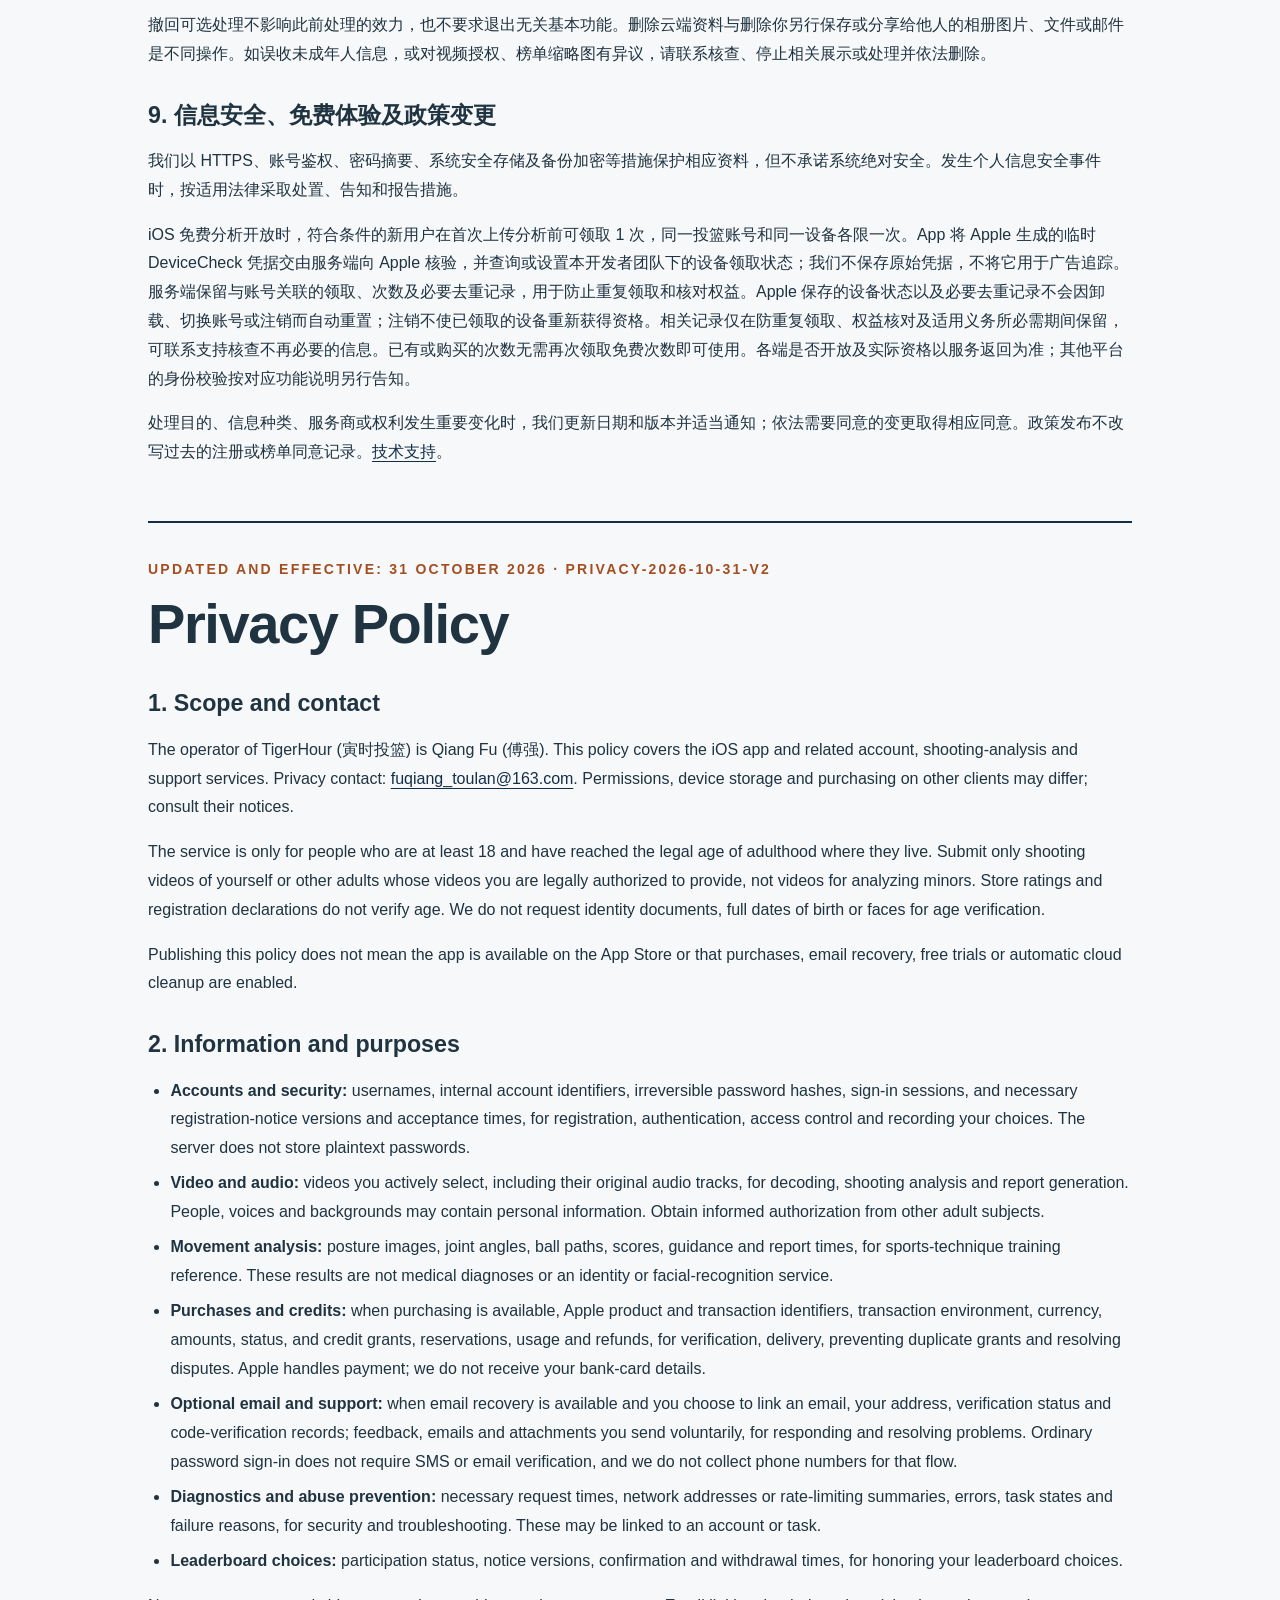
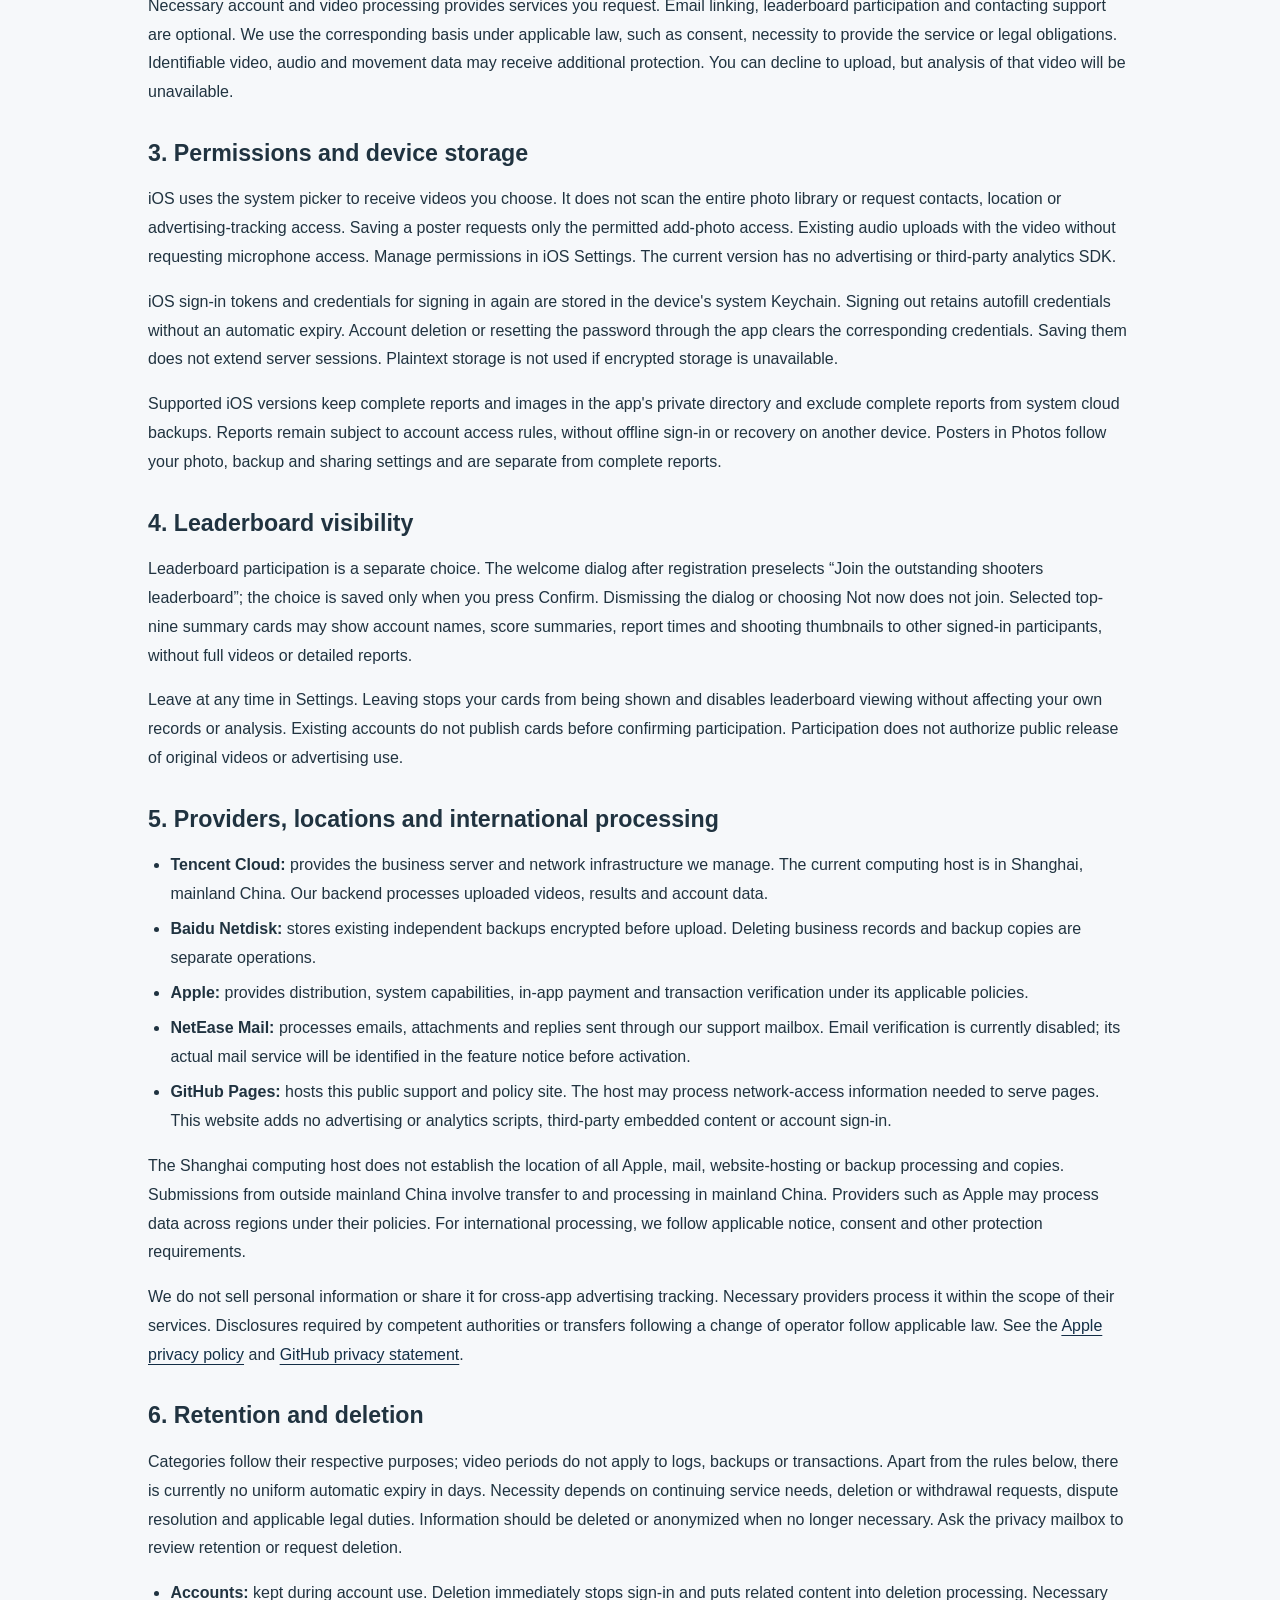
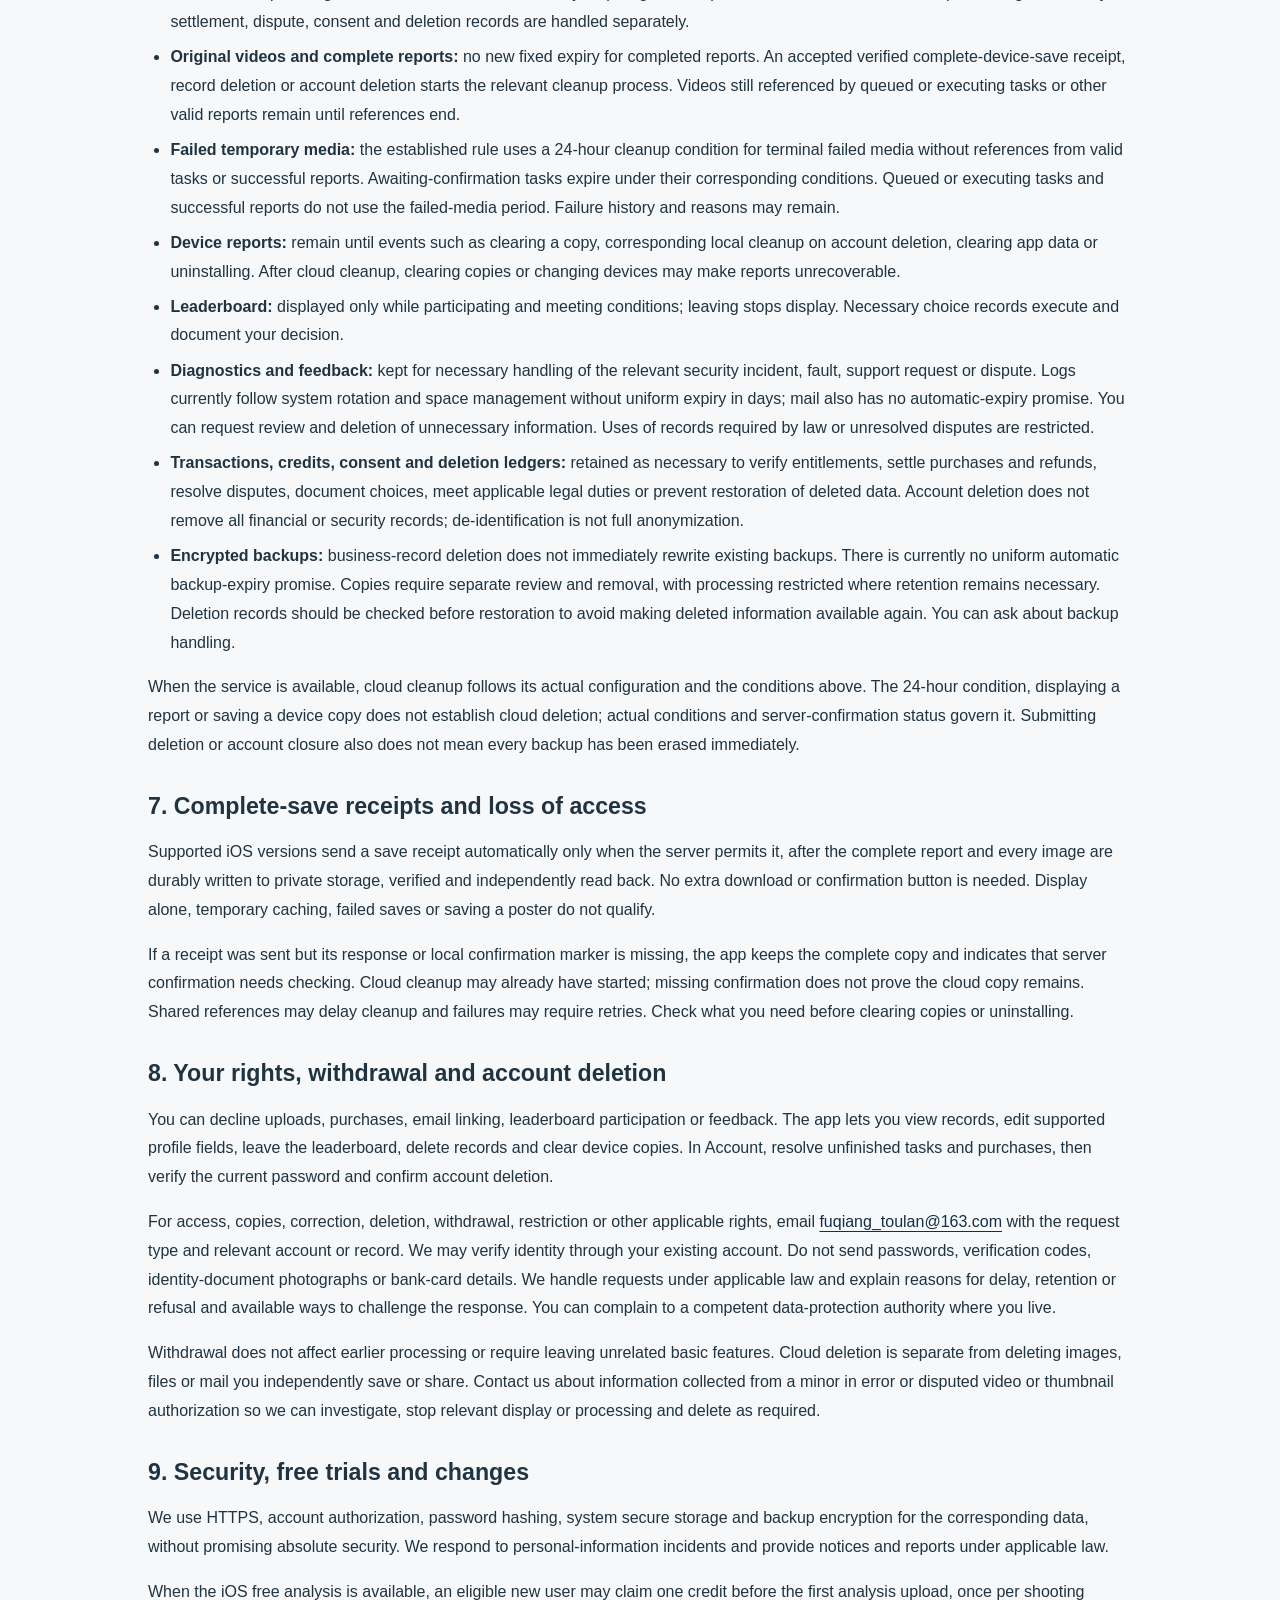
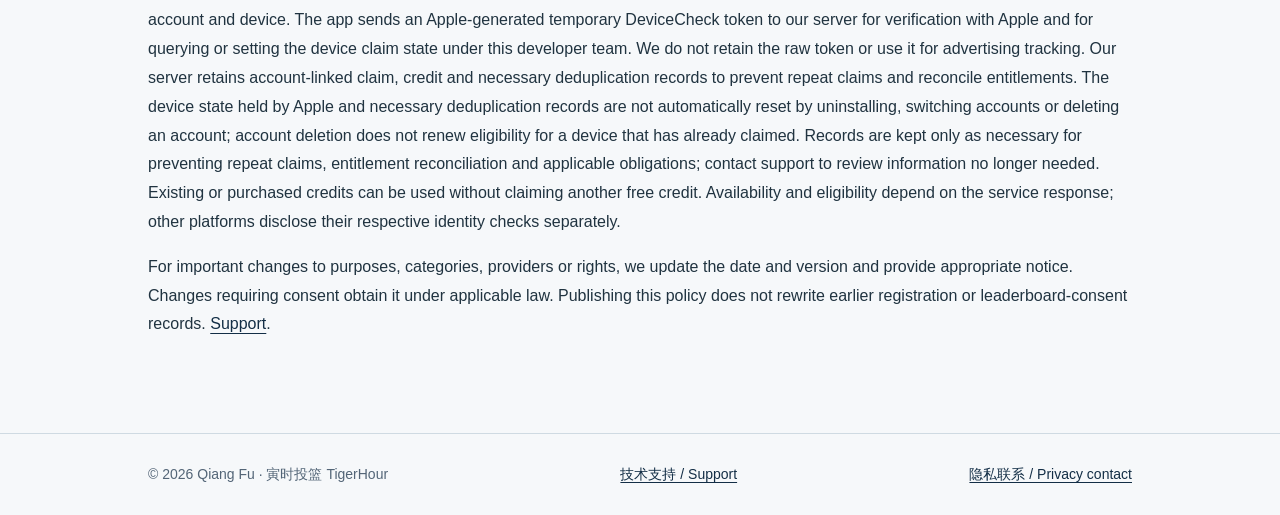
==== commit 5b9969a6: "Explain iOS free analysis and DeviceCheck data handling" ====
--- a/privacy.html
+++ b/privacy.html
@@ -2,7 +2,7 @@
 <html lang="zh-CN"><head><meta charset="utf-8"><meta name="viewport" content="width=device-width,initial-scale=1"><meta name="description" content="寅时投篮 TigerHour 中英文隐私政策 / Privacy policy in Chinese and English"><title>寅时投篮 TigerHour · 隐私政策 / Privacy Policy</title><link rel="stylesheet" href="site.css"><link rel="icon" href="favicon.svg" type="image/svg+xml"></head><body>
 <header><div class="wrap top"><div class="brand">寅时投篮<span class="wordmark">TIGERHOUR</span></div><nav aria-label="页面导航"><a href="support.html">技术支持 / Support</a><a href="#chinese" lang="zh-CN">中文</a><a href="#english" lang="en">English</a></nav></div></header>
 <main class="policy">
-<article id="chinese" lang="zh-CN" aria-labelledby="chinese-title"><div class="eyebrow">更新及生效日期：2026年10月27日 · privacy-2026-10-27-v1</div><h1 id="chinese-title">隐私政策</h1>
+<article id="chinese" lang="zh-CN" aria-labelledby="chinese-title"><div class="eyebrow">更新及生效日期：2026年10月31日 · privacy-2026-10-31-v2</div><h1 id="chinese-title">隐私政策</h1>
 <section><h2>1. 服务范围与联系</h2>
 <p>寅时投篮（TigerHour）的运营者为傅强（Qiang Fu）。本政策适用于 iOS App、相关账号、投篮分析及用户支持服务。隐私联系邮箱：<a href="mailto:fuqiang_toulan@163.com">fuqiang_toulan@163.com</a>。其他客户端的权限、设备保存和购买能力可能不同，以对应说明为准。</p>
 <p>本服务仅面向已满18周岁且达到所在地法定成年年龄的用户。仅上传你本人或你已取得合法授权的其他成年人的投篮视频，不上传以未成年人为分析对象的视频。商店分级及注册声明不构成年龄核实。我们不要求身份证、完整生日或人脸来核实年龄。</p>
@@ -29,7 +29,7 @@
 <section><h2>6. 分类留存与删除</h2>
 <p>各类数据按各自用途保存，不把视频清理期套用于日志、备份或交易记录。除下列明确规则外，当前没有统一的按天自动到期机制。我们按服务是否仍需要、删除或撤回请求、争议是否结束及适用法定义务判断必要性；不再必要时应删除或匿名化。你可联系隐私邮箱核查保存状态并申请删除。</p>
 <ul><li><strong>账号：</strong>使用期间保留；注销即停止登录，关联内容进入删除流程。必要结算、争议、同意和删除凭据另行处理。</li><li><strong>原视频、完整报告：</strong>不新增完成报告固定到期。有效完整本机保存回执获服务器确认，或你删除记录、注销账号后，按相应流程清理；排队、执行中或其他有效报告仍引用的视频须待相关引用结束。</li><li><strong>失败临时媒体：</strong>既定规则对终态失败且无有效任务或成功报告引用的临时媒体使用24小时清理条件，待确认任务按相应条件到期。排队、执行和成功报告不套用失败媒体期限；失败历史及原因可继续保留。</li><li><strong>本机报告：</strong>直至你清除副本、注销时执行相应本机清理、清除 App 数据或卸载等事件。云端已清理后，清除本机副本或换机可能无法恢复。</li><li><strong>榜单：</strong>仅在参与且符合条件时展示，退出即停；必要选择记录用于执行及证明你的选择。</li><li><strong>诊断和反馈：</strong>按相关安全事件、故障、支持或争议的必要处理期保留。目前日志受系统轮转和空间管理影响，未配置统一按天到期；邮件也没有自动到期承诺。可申请核查及删除不再必要的信息。依法或未结争议需继续保存的部分限制用途。</li><li><strong>交易、次数、同意和删除账本：</strong>在核验权益、结算退款、处理争议、证明选择、履行适用法定义务或防止已删数据恢复所必需期间保留。注销不等于删除所有财务或安全记录；去标识化也不等于完全匿名。</li><li><strong>加密备份：</strong>业务记录删除不会即时改写已有备份，目前没有统一的备份自动到期承诺。备份副本须单独核查和清除；仍有必要保留时限制处理。恢复前应核对删除记录，避免已删信息重新可用。可申请核查备份处理状态。</li></ul>
-<p><strong>当前自动云端清理未启用。</strong>上述24小时条件、报告展示或本机保存，不代表云端已经删除。自动清理开放后，以实际条件和服务器确认状态为准；提交删除或注销也不代表所有备份即时清除。</p>
+<p>服务开放后，云端清理按实际配置及上述条件执行。24小时条件、报告展示或本机保存，不代表云端已经删除；以实际条件和服务器确认状态为准。提交删除或注销也不代表所有备份即时清除。</p>
 </section>
 <section><h2>7. 完整保存回执与不可恢复风险</h2>
 <p>支持的 iOS 版本在完整报告和全部图片持久写入私有目录、校验及独立读回通过，且服务器允许自动确认时，自动提交保存回执，无需再点下载或确认。仅显示页面、临时缓存、保存失败或单独保存展板不满足条件。</p>
@@ -42,11 +42,11 @@
 </section>
 <section><h2>9. 信息安全、免费体验及政策变更</h2>
 <p>我们以 HTTPS、账号鉴权、密码摘要、系统安全存储及备份加密等措施保护相应资料，但不承诺系统绝对安全。发生个人信息安全事件时，按适用法律采取处置、告知和报告措施。</p>
-<p>免费体验目前未开放，不将规划中的 DeviceCheck 或其他设备核验写成已启用的收集。开放前将说明实际设备或平台校验、去重记录、用途、保留与注销后处理，并按需更新隐私申报、取得相应同意。</p>
+<p>iOS 免费分析开放时，符合条件的新用户在首次上传分析前可领取 1 次，同一投篮账号和同一设备各限一次。App 将 Apple 生成的临时 DeviceCheck 凭据交由服务端向 Apple 核验，并查询或设置本开发者团队下的设备领取状态；我们不保存原始凭据，不将它用于广告追踪。服务端保留与账号关联的领取、次数及必要去重记录，用于防止重复领取和核对权益。Apple 保存的设备状态以及必要去重记录不会因卸载、切换账号或注销而自动重置；注销不使已领取的设备重新获得资格。相关记录仅在防重复领取、权益核对及适用义务所必需期间保留，可联系支持核查不再必要的信息。已有或购买的次数无需再次领取免费次数即可使用。各端是否开放及实际资格以服务返回为准；其他平台的身份校验按对应功能说明另行告知。</p>
 <p>处理目的、信息种类、服务商或权利发生重要变化时，我们更新日期和版本并适当通知；依法需要同意的变更取得相应同意。政策发布不改写过去的注册或榜单同意记录。<a href="support.html">技术支持</a>。</p>
 </section>
 </article>
-<article id="english" lang="en" class="english" aria-labelledby="english-title"><div class="eyebrow">Updated and effective: 27 October 2026 · privacy-2026-10-27-v1</div><h1 id="english-title">Privacy Policy</h1>
+<article id="english" lang="en" class="english" aria-labelledby="english-title"><div class="eyebrow">Updated and effective: 31 October 2026 · privacy-2026-10-31-v2</div><h1 id="english-title">Privacy Policy</h1>
 <section><h2>1. Scope and contact</h2>
 <p>The operator of TigerHour (寅时投篮) is Qiang Fu (傅强). This policy covers the iOS app and related account, shooting-analysis and support services. Privacy contact: <a href="mailto:fuqiang_toulan@163.com">fuqiang_toulan@163.com</a>. Permissions, device storage and purchasing on other clients may differ; consult their notices.</p>
 <p>The service is only for people who are at least 18 and have reached the legal age of adulthood where they live. Submit only shooting videos of yourself or other adults whose videos you are legally authorized to provide, not videos for analyzing minors. Store ratings and registration declarations do not verify age. We do not request identity documents, full dates of birth or faces for age verification.</p>
@@ -73,7 +73,7 @@
 <section><h2>6. Retention and deletion</h2>
 <p>Categories follow their respective purposes; video periods do not apply to logs, backups or transactions. Apart from the rules below, there is currently no uniform automatic expiry in days. Necessity depends on continuing service needs, deletion or withdrawal requests, dispute resolution and applicable legal duties. Information should be deleted or anonymized when no longer necessary. Ask the privacy mailbox to review retention or request deletion.</p>
 <ul><li><strong>Accounts:</strong> kept during account use. Deletion immediately stops sign-in and puts related content into deletion processing. Necessary settlement, dispute, consent and deletion records are handled separately.</li><li><strong>Original videos and complete reports:</strong> no new fixed expiry for completed reports. An accepted verified complete-device-save receipt, record deletion or account deletion starts the relevant cleanup process. Videos still referenced by queued or executing tasks or other valid reports remain until references end.</li><li><strong>Failed temporary media:</strong> the established rule uses a 24-hour cleanup condition for terminal failed media without references from valid tasks or successful reports. Awaiting-confirmation tasks expire under their corresponding conditions. Queued or executing tasks and successful reports do not use the failed-media period. Failure history and reasons may remain.</li><li><strong>Device reports:</strong> remain until events such as clearing a copy, corresponding local cleanup on account deletion, clearing app data or uninstalling. After cloud cleanup, clearing copies or changing devices may make reports unrecoverable.</li><li><strong>Leaderboard:</strong> displayed only while participating and meeting conditions; leaving stops display. Necessary choice records execute and document your decision.</li><li><strong>Diagnostics and feedback:</strong> kept for necessary handling of the relevant security incident, fault, support request or dispute. Logs currently follow system rotation and space management without uniform expiry in days; mail also has no automatic-expiry promise. You can request review and deletion of unnecessary information. Uses of records required by law or unresolved disputes are restricted.</li><li><strong>Transactions, credits, consent and deletion ledgers:</strong> retained as necessary to verify entitlements, settle purchases and refunds, resolve disputes, document choices, meet applicable legal duties or prevent restoration of deleted data. Account deletion does not remove all financial or security records; de-identification is not full anonymization.</li><li><strong>Encrypted backups:</strong> business-record deletion does not immediately rewrite existing backups. There is currently no uniform automatic backup-expiry promise. Copies require separate review and removal, with processing restricted where retention remains necessary. Deletion records should be checked before restoration to avoid making deleted information available again. You can ask about backup handling.</li></ul>
-<p><strong>Automatic cloud cleanup is currently disabled.</strong> The 24-hour condition, displaying a report or saving a device copy does not establish cloud deletion. When cleanup is available, actual conditions and server-confirmation status govern it. Submitting deletion or account closure also does not mean every backup has been erased immediately.</p>
+<p>When the service is available, cloud cleanup follows its actual configuration and the conditions above. The 24-hour condition, displaying a report or saving a device copy does not establish cloud deletion; actual conditions and server-confirmation status govern it. Submitting deletion or account closure also does not mean every backup has been erased immediately.</p>
 </section>
 <section><h2>7. Complete-save receipts and loss of access</h2>
 <p>Supported iOS versions send a save receipt automatically only when the server permits it, after the complete report and every image are durably written to private storage, verified and independently read back. No extra download or confirmation button is needed. Display alone, temporary caching, failed saves or saving a poster do not qualify.</p>
@@ -86,7 +86,7 @@
 </section>
 <section><h2>9. Security, free trials and changes</h2>
 <p>We use HTTPS, account authorization, password hashing, system secure storage and backup encryption for the corresponding data, without promising absolute security. We respond to personal-information incidents and provide notices and reports under applicable law.</p>
-<p>Free trials are currently unavailable. Planned DeviceCheck or other device checks are not described as active collection. Before enabling a trial, we will explain actual device or platform verification, deduplication records, purposes, retention and handling after account deletion, update privacy disclosures and obtain consent where required.</p>
+<p>When the iOS free analysis is available, an eligible new user may claim one credit before the first analysis upload, once per shooting account and device. The app sends an Apple-generated temporary DeviceCheck token to our server for verification with Apple and for querying or setting the device claim state under this developer team. We do not retain the raw token or use it for advertising tracking. Our server retains account-linked claim, credit and necessary deduplication records to prevent repeat claims and reconcile entitlements. The device state held by Apple and necessary deduplication records are not automatically reset by uninstalling, switching accounts or deleting an account; account deletion does not renew eligibility for a device that has already claimed. Records are kept only as necessary for preventing repeat claims, entitlement reconciliation and applicable obligations; contact support to review information no longer needed. Existing or purchased credits can be used without claiming another free credit. Availability and eligibility depend on the service response; other platforms disclose their respective identity checks separately.</p>
 <p>For important changes to purposes, categories, providers or rights, we update the date and version and provide appropriate notice. Changes requiring consent obtain it under applicable law. Publishing this policy does not rewrite earlier registration or leaderboard-consent records. <a href="support.html#english">Support</a>.</p>
 </section>
 </article>
